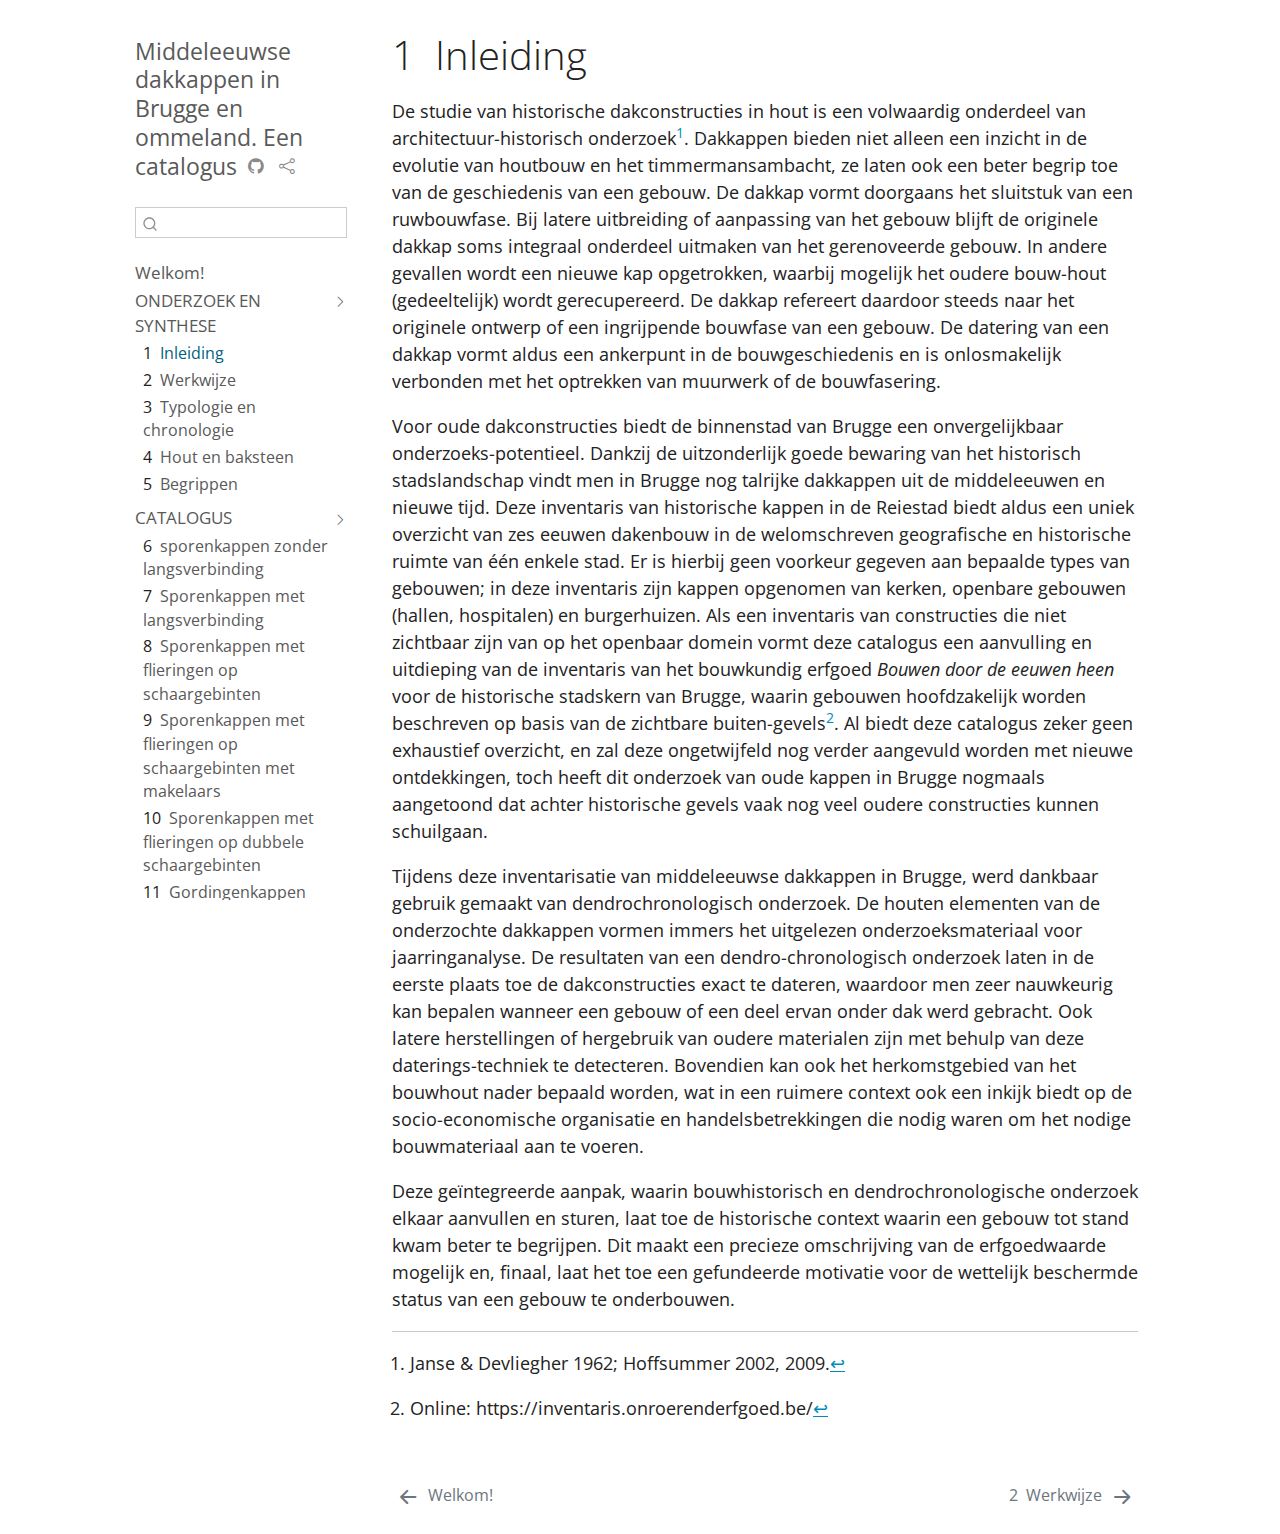
==== docs/01_inleiding.html @ 22466c05 "staging all files" ====
<!DOCTYPE html>
<html xmlns="http://www.w3.org/1999/xhtml" lang="en" xml:lang="en"><head>
  <meta charset="utf-8">
  <meta name="generator" content="quarto-0.9.80">
  <meta name="viewport" content="width=device-width, initial-scale=1.0, user-scalable=yes">
  <meta name="description" content="Online catalogus van historische houtconstructies uit Vlaanderen”.">
  <title>Middeleeuwse dakkappen in Brugge en ommeland. Een catalogus - 1&nbsp; Inleiding</title>
  <style>
    code{white-space: pre-wrap;}
    span.smallcaps{font-variant: small-caps;}
    span.underline{text-decoration: underline;}
    div.column{display: inline-block; vertical-align: top; width: 50%;}
    div.hanging-indent{margin-left: 1.5em; text-indent: -1.5em;}
    ul.task-list{list-style: none;}
  </style>

  <script src="site_libs/quarto-nav/quarto-nav.js"></script>
  <script src="site_libs/quarto-nav/headroom.min.js"></script>
  <script src="site_libs/clipboard/clipboard.min.js"></script>
  <meta name="quarto:offset" content="./">
  <script src="site_libs/quarto-search/autocomplete.umd.js"></script>
  <script src="site_libs/quarto-search/fuse.min.js"></script>
  <script src="site_libs/quarto-search/quarto-search.js"></script>
  <link href="./02_werkwijze.html" rel="next">
  <link href="./index.html" rel="prev">
  <script src="site_libs/quarto-html/quarto.js"></script>
  <script src="site_libs/quarto-html/popper.min.js"></script>
  <script src="site_libs/quarto-html/tippy.umd.min.js"></script>
  <script src="site_libs/quarto-html/anchor.min.js"></script>
  <link href="site_libs/quarto-html/tippy.css" rel="stylesheet">
  <link href="site_libs/quarto-html/quarto-syntax-highlighting.css" rel="stylesheet">
  <script src="site_libs/bootstrap/bootstrap.min.js"></script>
  <link href="site_libs/bootstrap/bootstrap-icons.css" rel="stylesheet">
  <link href="site_libs/bootstrap/bootstrap.min.css" rel="stylesheet">
  <script id="quarto-search-options" type="application/json">{
    "location": "sidebar",
    "copy-button": false,
    "collapse-after": 2,
    "panel-placement": "start",
    "type": "textbox",
    "limit": 20,
    "language": {
      "search-no-results-text": "Geen resultaat",
      "search-matching-documents-text": "matching documents",
      "search-copy-link-title": "Copy link to search",
      "search-hide-matches-text": "Hide additional matches",
      "search-more-match-text": "more match in this document",
      "search-more-matches-text": "more matches in this document",
      "search-clear-button-title": "Clear",
      "search-detached-cancel-button-title": "Cancel",
      "search-submit-button-title": "Submit"
    }
  }</script>
  <!--[if lt IE 9]>
    <script src="//cdnjs.cloudflare.com/ajax/libs/html5shiv/3.7.3/html5shiv-printshiv.min.js"></script>
  <![endif]-->
</head>
<body class="floating fullcontent">
<div id="quarto-search-results"></div>
  <header id="quarto-header" class="headroom fixed-top">
  <nav class="quarto-secondary-nav" data-bs-toggle="collapse" data-bs-target="#quarto-sidebar" aria-controls="quarto-sidebar" aria-expanded="false" aria-label="Toggle sidebar navigation" onclick="if (window.quartoToggleHeadroom) { window.quartoToggleHeadroom(); }">
    <div class="container-fluid d-flex justify-content-between">
      <h1 class="quarto-secondary-nav-title"><span class="chapter-number">1</span>&nbsp; <span class="chapter-title">Inleiding</span></h1>
      <button type="button" class="quarto-btn-toggle btn">
        <i class="bi bi-chevron-right"></i>
      </button>
    </div>
  </nav>
</header>
<!-- content -->
<div id="quarto-content" class="quarto-container page-columns page-rows-contents page-layout-article">
<!-- sidebar -->
  <nav id="quarto-sidebar" class="sidebar collapse sidebar-navigation floating overflow-auto">
    <div class="pt-lg-2 mt-2 text-left sidebar-header">
    <div class="sidebar-title mb-0 py-0">
      <a href="./">Middeleeuwse dakkappen in Brugge en ommeland. Een catalogus</a> 
        <div class="sidebar-tools-main">
    <a href="https://github.com/hanecakr/historischeHoutconstructies/" title="Source Code" class="sidebar-tool px-1"><i class="bi bi-github"></i></a>
    <a href="" title="Share" id="sidebar-tool-dropdown-0" class="sidebar-tool dropdown-toggle px-1" data-bs-toggle="dropdown" aria-expanded="false"><i class="bi bi-share"></i></a>
    <ul class="dropdown-menu" aria-labelledby="sidebar-tool-dropdown-0">
        <li>
          <a class="dropdown-item sidebar-tools-main-item" href="https://twitter.com/intent/tweet?url=|url|">
            <i class="bi bi-bi-twitter pe-1"></i>
          Twitter
          </a>
        </li>
        <li>
          <a class="dropdown-item sidebar-tools-main-item" href="https://www.facebook.com/sharer/sharer.php?u=|url|">
            <i class="bi bi-bi-facebook pe-1"></i>
          Facebook
          </a>
        </li>
        <li>
          <a class="dropdown-item sidebar-tools-main-item" href="https://www.linkedin.com/sharing/share-offsite/?url=|url|">
            <i class="bi bi-bi-linkedin pe-1"></i>
          LinkedIn
          </a>
        </li>
    </ul>
</div>
    </div>
      </div>
      <div class="mt-2 flex-shrink-0 align-items-center">
        <div class="sidebar-search">
        <div id="quarto-search" class="" title="Search"></div>
        </div>
      </div>
    <div class="sidebar-menu-container"> 
    <ul class="list-unstyled mt-1">
        <li class="sidebar-item">
  <div class="sidebar-item-container"> 
  <a href="./index.html" class="sidebar-item-text sidebar-link">Welkom!</a>
  </div>
</li>
        <li class="sidebar-item sidebar-item-section">
    <div class="sidebar-item-container"> 
        <a class="sidebar-item-text sidebar-link text-start" data-bs-toggle="collapse" data-bs-target="#quarto-sidebar-section-onderzoek-en-synthese" aria-expanded="true">ONDERZOEK EN SYNTHESE</a>
      <a class="sidebar-item-toggle text-start" data-bs-toggle="collapse" data-bs-target="#quarto-sidebar-section-onderzoek-en-synthese" aria-expanded="true">
        <i class="bi bi-chevron-right ms-2"></i>
      </a>
    </div>
    <ul id="quarto-sidebar-section-onderzoek-en-synthese" class="collapse list-unstyled sidebar-section depth1 show">  
        <li class="sidebar-item">
  <div class="sidebar-item-container"> 
  <a href="./01_inleiding.html" class="sidebar-item-text sidebar-link active"><span class="chapter-number">1</span>&nbsp; <span class="chapter-title">Inleiding</span></a>
  </div>
</li>
        <li class="sidebar-item">
  <div class="sidebar-item-container"> 
  <a href="./02_werkwijze.html" class="sidebar-item-text sidebar-link"><span class="chapter-number">2</span>&nbsp; <span class="chapter-title">Werkwijze</span></a>
  </div>
</li>
        <li class="sidebar-item">
  <div class="sidebar-item-container"> 
  <a href="./03_typologie.html" class="sidebar-item-text sidebar-link"><span class="chapter-number">3</span>&nbsp; <span class="chapter-title">Typologie en chronologie</span></a>
  </div>
</li>
        <li class="sidebar-item">
  <div class="sidebar-item-container"> 
  <a href="./04_hout.html" class="sidebar-item-text sidebar-link"><span class="chapter-number">4</span>&nbsp; <span class="chapter-title">Hout en baksteen</span></a>
  </div>
</li>
        <li class="sidebar-item">
  <div class="sidebar-item-container"> 
  <a href="./05_begrippen.html" class="sidebar-item-text sidebar-link"><span class="chapter-number">5</span>&nbsp; <span class="chapter-title">Begrippen</span></a>
  </div>
</li>
    </ul>
  </li>
        <li class="sidebar-item sidebar-item-section">
    <div class="sidebar-item-container"> 
        <a class="sidebar-item-text sidebar-link text-start" data-bs-toggle="collapse" data-bs-target="#quarto-sidebar-section-catalogus" aria-expanded="true">CATALOGUS</a>
      <a class="sidebar-item-toggle text-start" data-bs-toggle="collapse" data-bs-target="#quarto-sidebar-section-catalogus" aria-expanded="true">
        <i class="bi bi-chevron-right ms-2"></i>
      </a>
    </div>
    <ul id="quarto-sidebar-section-catalogus" class="collapse list-unstyled sidebar-section depth1 show">  
        <li class="sidebar-item">
  <div class="sidebar-item-container"> 
  <a href="./06_sporenkappen_zonder_langsverbinding.html" class="sidebar-item-text sidebar-link"><span class="chapter-number">6</span>&nbsp; <span class="chapter-title">sporenkappen zonder langsverbinding</span></a>
  </div>
</li>
        <li class="sidebar-item">
  <div class="sidebar-item-container"> 
  <a href="./07_sporenkappen_met_langsverbinding.html" class="sidebar-item-text sidebar-link"><span class="chapter-number">7</span>&nbsp; <span class="chapter-title">Sporenkappen met langsverbinding</span></a>
  </div>
</li>
        <li class="sidebar-item">
  <div class="sidebar-item-container"> 
  <a href="./08_sporenkappen_flieringen.html" class="sidebar-item-text sidebar-link"><span class="chapter-number">8</span>&nbsp; <span class="chapter-title">Sporenkappen met flieringen op schaargebinten</span></a>
  </div>
</li>
        <li class="sidebar-item">
  <div class="sidebar-item-container"> 
  <a href="./09_sporenkappen_flieringen_makelaars.html" class="sidebar-item-text sidebar-link"><span class="chapter-number">9</span>&nbsp; <span class="chapter-title">Sporenkappen met flieringen op schaargebinten met makelaars</span></a>
  </div>
</li>
        <li class="sidebar-item">
  <div class="sidebar-item-container"> 
  <a href="./10_sporenkappen_flieringen_dubbelschaar.html" class="sidebar-item-text sidebar-link"><span class="chapter-number">10</span>&nbsp; <span class="chapter-title">Sporenkappen met flieringen op dubbele schaargebinten</span></a>
  </div>
</li>
        <li class="sidebar-item">
  <div class="sidebar-item-container"> 
  <a href="./11_gordingenkappen.html" class="sidebar-item-text sidebar-link"><span class="chapter-number">11</span>&nbsp; <span class="chapter-title">Gordingenkappen</span></a>
  </div>
</li>
        <li class="sidebar-item">
  <div class="sidebar-item-container"> 
  <a href="./12_onzekereTypologie.html" class="sidebar-item-text sidebar-link"><span class="chapter-number">12</span>&nbsp; <span class="chapter-title">Sporenkappen van onzekere typologie</span></a>
  </div>
</li>
    </ul>
  </li>
        <li class="sidebar-item sidebar-item-section">
    <div class="sidebar-item-container"> 
        <a class="sidebar-item-text sidebar-link text-start" data-bs-toggle="collapse" data-bs-target="#quarto-sidebar-section-literatuur" aria-expanded="true">LITERATUUR</a>
      <a class="sidebar-item-toggle text-start" data-bs-toggle="collapse" data-bs-target="#quarto-sidebar-section-literatuur" aria-expanded="true">
        <i class="bi bi-chevron-right ms-2"></i>
      </a>
    </div>
    <ul id="quarto-sidebar-section-literatuur" class="collapse list-unstyled sidebar-section depth1 show">  
        <li class="sidebar-item">
  <div class="sidebar-item-container"> 
  <a href="./13_bibliografie.html" class="sidebar-item-text sidebar-link"><span class="chapter-number">13</span>&nbsp; <span class="chapter-title">Bibliografie</span></a>
  </div>
</li>
    </ul>
  </li>
    </ul>
    </div>
</nav>
<!-- margin-sidebar -->
    
<!-- main -->
<main class="content" id="quarto-document-content">
<header id="title-block-header">
<h1 class="title d-none d-lg-block display-7"><span class="chapter-number">1</span>&nbsp; <span class="chapter-title">Inleiding</span></h1>
</header>
<p>De studie van historische dakconstructies in hout is een volwaardig onderdeel van architectuur-historisch onderzoek<a href="#fn1" class="footnote-ref" id="fnref1" role="doc-noteref"><sup>1</sup></a>. Dakkappen bieden niet alleen een inzicht in de evolutie van houtbouw en het timmermansambacht, ze laten ook een beter begrip toe van de geschiedenis van een gebouw. De dakkap vormt doorgaans het sluitstuk van een ruwbouwfase. Bij latere uitbreiding of aanpassing van het gebouw blijft de originele dakkap soms integraal onderdeel uitmaken van het gerenoveerde gebouw. In andere gevallen wordt een nieuwe kap opgetrokken, waarbij mogelijk het oudere bouw-hout (gedeeltelijk) wordt gerecupereerd. De dakkap refereert daardoor steeds naar het originele ontwerp of een ingrijpende bouwfase van een gebouw. De datering van een dakkap vormt aldus een ankerpunt in de bouwgeschiedenis en is onlosmakelijk verbonden met het optrekken van muurwerk of de bouwfasering.</p>
<p>Voor oude dakconstructies biedt de binnenstad van Brugge een onvergelijkbaar onderzoeks-potentieel. Dankzij de uitzonderlijk goede bewaring van het historisch stadslandschap vindt men in Brugge nog talrijke dakkappen uit de middeleeuwen en nieuwe tijd. Deze inventaris van historische kappen in de Reiestad biedt aldus een uniek overzicht van zes eeuwen dakenbouw in de welomschreven geografische en historische ruimte van één enkele stad. Er is hierbij geen voorkeur gegeven aan bepaalde types van gebouwen; in deze inventaris zijn kappen opgenomen van kerken, openbare gebouwen (hallen, hospitalen) en burgerhuizen. Als een inventaris van constructies die niet zichtbaar zijn van op het openbaar domein vormt deze catalogus een aanvulling en uitdieping van de inventaris van het bouwkundig erfgoed <em>Bouwen door de eeuwen heen</em> voor de historische stadskern van Brugge, waarin gebouwen hoofdzakelijk worden beschreven op basis van de zichtbare buiten-gevels<a href="#fn2" class="footnote-ref" id="fnref2" role="doc-noteref"><sup>2</sup></a>. Al biedt deze catalogus zeker geen exhaustief overzicht, en zal deze ongetwijfeld nog verder aangevuld worden met nieuwe ontdekkingen, toch heeft dit onderzoek van oude kappen in Brugge nogmaals aangetoond dat achter historische gevels vaak nog veel oudere constructies kunnen schuilgaan.</p>
<p>Tijdens deze inventarisatie van middeleeuwse dakkappen in Brugge, werd dankbaar gebruik gemaakt van dendrochronologisch onderzoek. De houten elementen van de onderzochte dakkappen vormen immers het uitgelezen onderzoeksmateriaal voor jaarringanalyse. De resultaten van een dendro-chronologisch onderzoek laten in de eerste plaats toe de dakconstructies exact te dateren, waardoor men zeer nauwkeurig kan bepalen wanneer een gebouw of een deel ervan onder dak werd gebracht. Ook latere herstellingen of hergebruik van oudere materialen zijn met behulp van deze daterings-techniek te detecteren. Bovendien kan ook het herkomstgebied van het bouwhout nader bepaald worden, wat in een ruimere context ook een inkijk biedt op de socio-economische organisatie en handelsbetrekkingen die nodig waren om het nodige bouwmateriaal aan te voeren.</p>
<p>Deze geïntegreerde aanpak, waarin bouwhistorisch en dendrochronologische onderzoek elkaar aanvullen en sturen, laat toe de historische context waarin een gebouw tot stand kwam beter te begrijpen. Dit maakt een precieze omschrijving van de erfgoedwaarde mogelijk en, finaal, laat het toe een gefundeerde motivatie voor de wettelijk beschermde status van een gebouw te onderbouwen.</p>


<section class="footnotes footnotes-end-of-document" role="doc-endnotes">
<hr>
<ol>
<li id="fn1" role="doc-endnote"><p>Janse &amp; Devliegher 1962; Hoffsummer 2002, 2009.<a href="#fnref1" class="footnote-back" role="doc-backlink">↩︎</a></p></li>
<li id="fn2" role="doc-endnote"><p>Online: https://inventaris.onroerenderfgoed.be/<a href="#fnref2" class="footnote-back" role="doc-backlink">↩︎</a></p></li>
</ol>
</section>
</main> <!-- /main -->
<script type="application/javascript">
window.document.addEventListener("DOMContentLoaded", function (event) {
  const icon = "";
  const anchorJS = new window.AnchorJS();
  anchorJS.options = {
    placement: 'right',
    icon: icon
  };
  anchorJS.add('.anchored');
  const clipboard = new window.ClipboardJS('.code-copy-button', {
    target: function(trigger) {
      return trigger.previousElementSibling;
    }
  });
  clipboard.on('success', function(e) {
    // button target
    const button = e.trigger;
    // don't keep focus
    button.blur();
    // flash "checked"
    button.classList.add('code-copy-button-checked');
    setTimeout(function() {
      button.classList.remove('code-copy-button-checked');
    }, 1000);
    // clear code selection
    e.clearSelection();
  });
  function tippyHover(el, contentFn) {
    const config = {
      allowHTML: true,
      content: contentFn,
      maxWidth: 500,
      delay: 100,
      arrow: false,
      appendTo: function(el) {
          return el.parentElement;
      },
      interactive: true,
      interactiveBorder: 10,
      theme: 'quarto',
      placement: 'bottom-start'
    };
    window.tippy(el, config); 
  }
  const noterefs = window.document.querySelectorAll('a[role="doc-noteref"]');
  for (var i=0; i<noterefs.length; i++) {
    const ref = noterefs[i];
    tippyHover(ref, function() {
      let href = ref.getAttribute('href');
      try { href = new URL(href).hash; } catch {}
      const id = href.replace(/^#\/?/, "");
      const note = window.document.getElementById(id);
      return note.innerHTML;
    });
  }
  var bibliorefs = window.document.querySelectorAll('a[role="doc-biblioref"]');
  for (var i=0; i<bibliorefs.length; i++) {
    const ref = bibliorefs[i];
    const cites = ref.parentNode.getAttribute('data-cites').split(' ');
    tippyHover(ref, function() {
      var popup = window.document.createElement('div');
      cites.forEach(function(cite) {
        var citeDiv = window.document.createElement('div');
        citeDiv.classList.add('hanging-indent');
        citeDiv.classList.add('csl-entry');
        var biblioDiv = window.document.getElementById('ref-' + cite);
        if (biblioDiv) {
          citeDiv.innerHTML = biblioDiv.innerHTML;
        }
        popup.appendChild(citeDiv);
      });
      return popup.innerHTML;
    });
  }
});
</script>
<nav class="page-navigation">
  <div class="nav-page nav-page-previous">
      <a href="./index.html" class="pagination-link">
        <i class="bi bi-arrow-left-short"></i> <span class="nav-page-text">Welkom!</span>
      </a>          
  </div>
  <div class="nav-page nav-page-next">
      <a href="./02_werkwijze.html" class="pagination-link">
        <span class="nav-page-text"><span class="chapter-number">2</span>&nbsp; <span class="chapter-title">Werkwijze</span></span> <i class="bi bi-arrow-right-short"></i>
      </a>
  </div>
</nav>
</div> <!-- /content -->


</body></html>
---- docs/site_libs/quarto-html/tippy.css ----
.tippy-box[data-animation=fade][data-state=hidden]{opacity:0}[data-tippy-root]{max-width:calc(100vw - 10px)}.tippy-box{position:relative;background-color:#333;color:#fff;border-radius:4px;font-size:14px;line-height:1.4;outline:0;transition-property:transform,visibility,opacity}.tippy-box[data-placement^=top]>.tippy-arrow{bottom:0}.tippy-box[data-placement^=top]>.tippy-arrow:before{bottom:-7px;left:0;border-width:8px 8px 0;border-top-color:initial;transform-origin:center top}.tippy-box[data-placement^=bottom]>.tippy-arrow{top:0}.tippy-box[data-placement^=bottom]>.tippy-arrow:before{top:-7px;left:0;border-width:0 8px 8px;border-bottom-color:initial;transform-origin:center bottom}.tippy-box[data-placement^=left]>.tippy-arrow{right:0}.tippy-box[data-placement^=left]>.tippy-arrow:before{border-width:8px 0 8px 8px;border-left-color:initial;right:-7px;transform-origin:center left}.tippy-box[data-placement^=right]>.tippy-arrow{left:0}.tippy-box[data-placement^=right]>.tippy-arrow:before{left:-7px;border-width:8px 8px 8px 0;border-right-color:initial;transform-origin:center right}.tippy-box[data-inertia][data-state=visible]{transition-timing-function:cubic-bezier(.54,1.5,.38,1.11)}.tippy-arrow{width:16px;height:16px;color:#333}.tippy-arrow:before{content:"";position:absolute;border-color:transparent;border-style:solid}.tippy-content{position:relative;padding:5px 9px;z-index:1}
---- docs/site_libs/quarto-html/quarto-syntax-highlighting.css ----
/* quarto syntax highlight colors */
:root {
  --quarto-hl-ot-color: #00769E;
  --quarto-hl-at-color: #677623;
  --quarto-hl-ss-color: #20794D;
  --quarto-hl-an-color: #5E5E5E;
  --quarto-hl-fu-color: #4758AB;
  --quarto-hl-st-color: #20794D;
  --quarto-hl-cf-color: #00769E;
  --quarto-hl-op-color: #5E5E5E;
  --quarto-hl-er-color: #AD0000;
  --quarto-hl-bn-color: #AD0000;
  --quarto-hl-al-color: #AD0000;
  --quarto-hl-va-color: #111111;
  --quarto-hl-bu-color: inherit;
  --quarto-hl-ex-color: inherit;
  --quarto-hl-pp-color: #AD0000;
  --quarto-hl-in-color: #5E5E5E;
  --quarto-hl-vs-color: #20794D;
  --quarto-hl-wa-color: #5E5E5E;
  --quarto-hl-do-color: #5E5E5E;
  --quarto-hl-im-color: inherit;
  --quarto-hl-ch-color: #20794D;
  --quarto-hl-dt-color: #AD0000;
  --quarto-hl-fl-color: #AD0000;
  --quarto-hl-co-color: #5E5E5E;
  --quarto-hl-cv-color: #5E5E5E;
  --quarto-hl-cn-color: #8f5902;
  --quarto-hl-sc-color: #5E5E5E;
  --quarto-hl-dv-color: #AD0000;
  --quarto-hl-kw-color: #00769E;
}

/* other quarto variables */
:root {
  --quarto-font-monospace: SFMono-Regular, Menlo, Monaco, Consolas, "Liberation Mono", "Courier New", monospace;
}

code span {
  color: #00769E;
}

div.sourceCode {
  color: #00769E;
}

code span.ot {
  color: #00769E;
}

code span.at {
  color: #677623;
}

code span.ss {
  color: #20794D;
}

code span.an {
  color: #5E5E5E;
}

code span.fu {
  color: #4758AB;
}

code span.st {
  color: #20794D;
}

code span.cf {
  color: #00769E;
}

code span.op {
  color: #5E5E5E;
}

code span.er {
  color: #AD0000;
}

code span.bn {
  color: #AD0000;
}

code span.al {
  color: #AD0000;
}

code span.va {
  color: #111111;
}

code span.pp {
  color: #AD0000;
}

code span.in {
  color: #5E5E5E;
}

code span.vs {
  color: #20794D;
}

code span.wa {
  color: #5E5E5E;
  font-style: italic;
}

code span.do {
  color: #5E5E5E;
  font-style: italic;
}

code span.ch {
  color: #20794D;
}

code span.dt {
  color: #AD0000;
}

code span.fl {
  color: #AD0000;
}

code span.co {
  color: #5E5E5E;
}

code span.cv {
  color: #5E5E5E;
  font-style: italic;
}

code span.cn {
  color: #8f5902;
}

code span.sc {
  color: #5E5E5E;
}

code span.dv {
  color: #AD0000;
}

code span.kw {
  color: #00769E;
}

/*# sourceMappingURL=debc5d5d77c3f9108843748ff7464032.css.map */
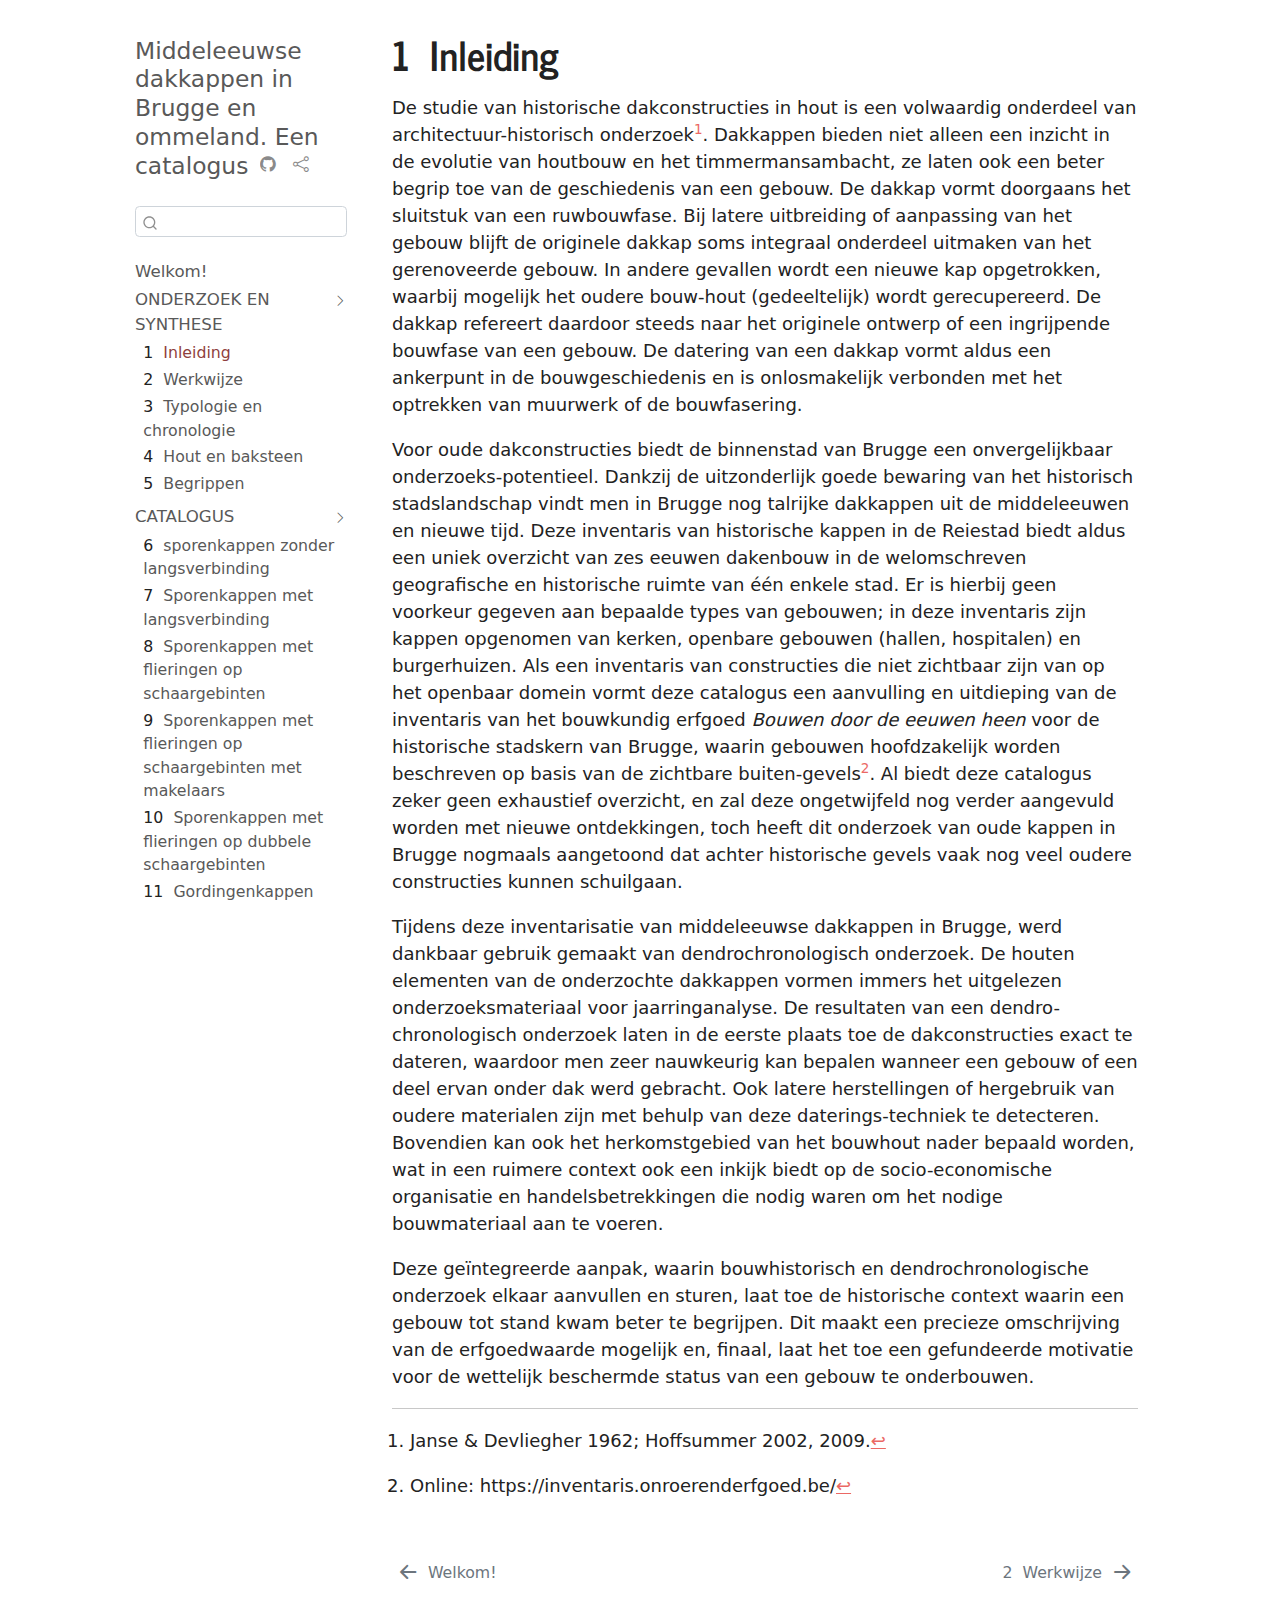
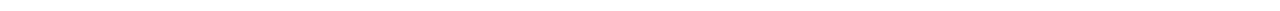
==== commit 67873039: "met journal theme" ====
--- a/docs/01_inleiding.html
+++ b/docs/01_inleiding.html
@@ -54,6 +54,7 @@
   <!--[if lt IE 9]>
     <script src="//cdnjs.cloudflare.com/ajax/libs/html5shiv/3.7.3/html5shiv-printshiv.min.js"></script>
   <![endif]-->
+  <link rel="stylesheet" href="mycss.css">
 </head>
 <body class="floating fullcontent">
 <div id="quarto-search-results"></div>
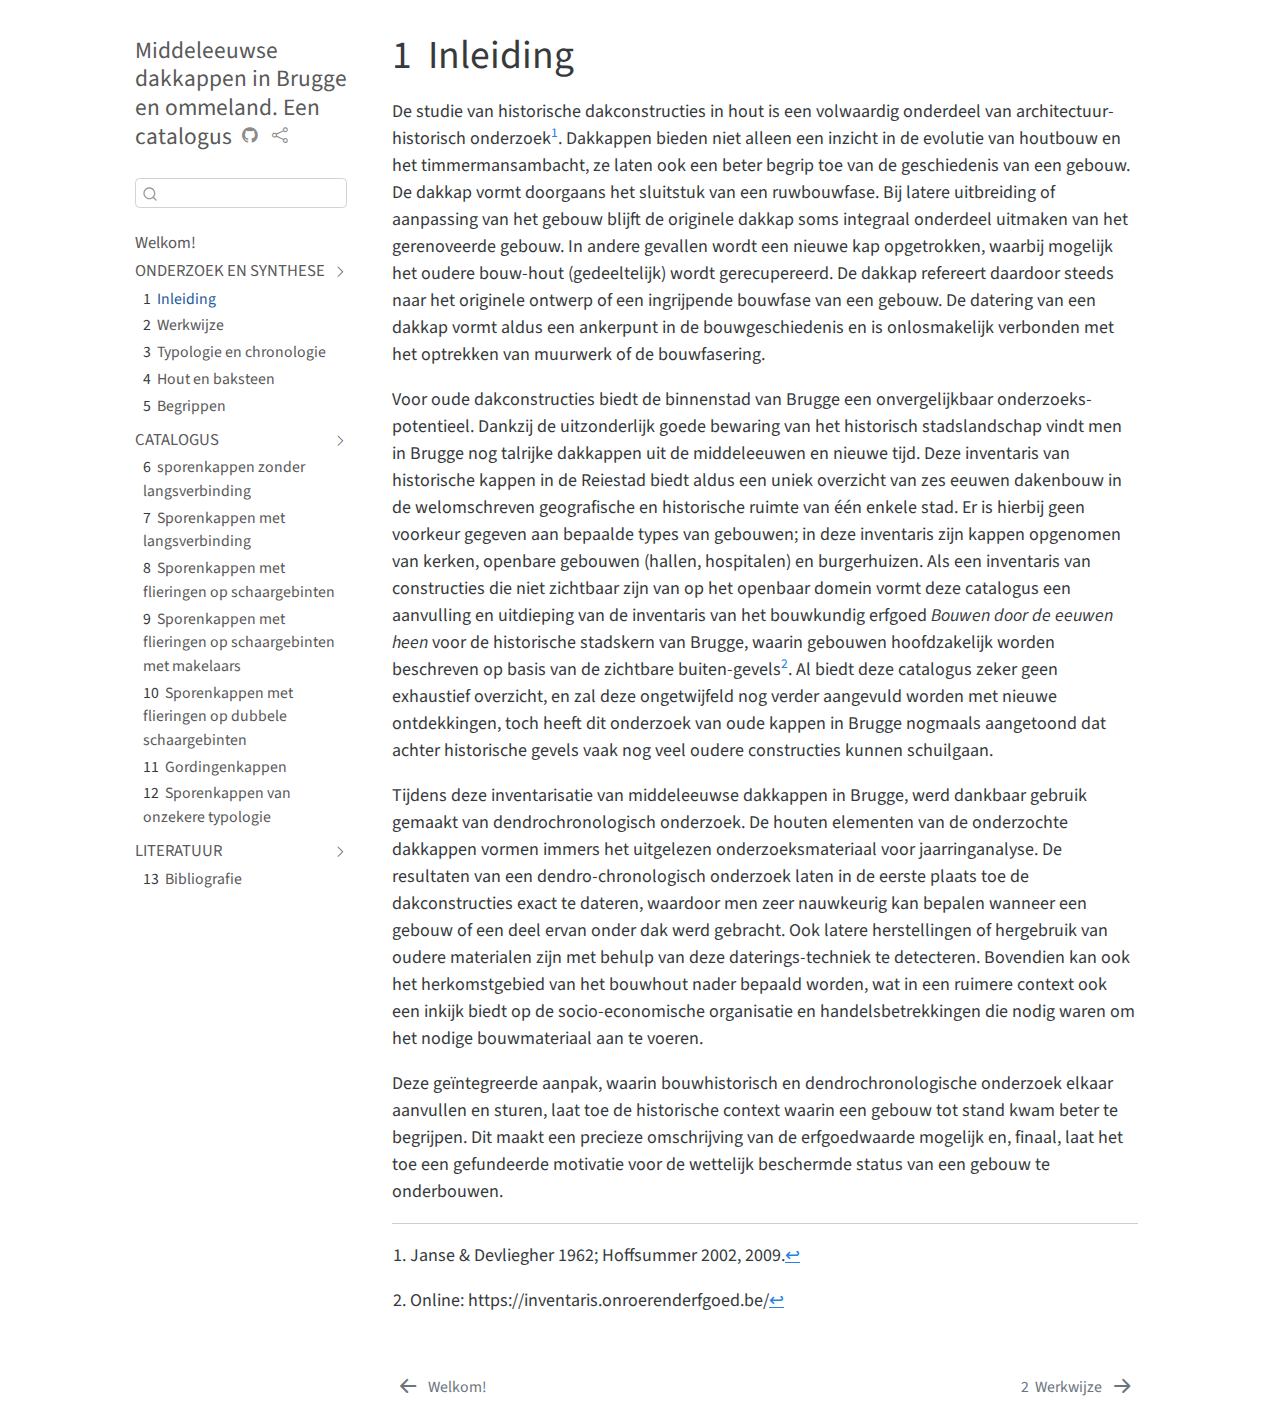
==== commit d8745fe4: "fig caption layout" ====
--- a/docs/01_inleiding.html
+++ b/docs/01_inleiding.html
@@ -54,7 +54,6 @@
   <!--[if lt IE 9]>
     <script src="//cdnjs.cloudflare.com/ajax/libs/html5shiv/3.7.3/html5shiv-printshiv.min.js"></script>
   <![endif]-->
-  <link rel="stylesheet" href="mycss.css">
 </head>
 <body class="floating fullcontent">
 <div id="quarto-search-results"></div>
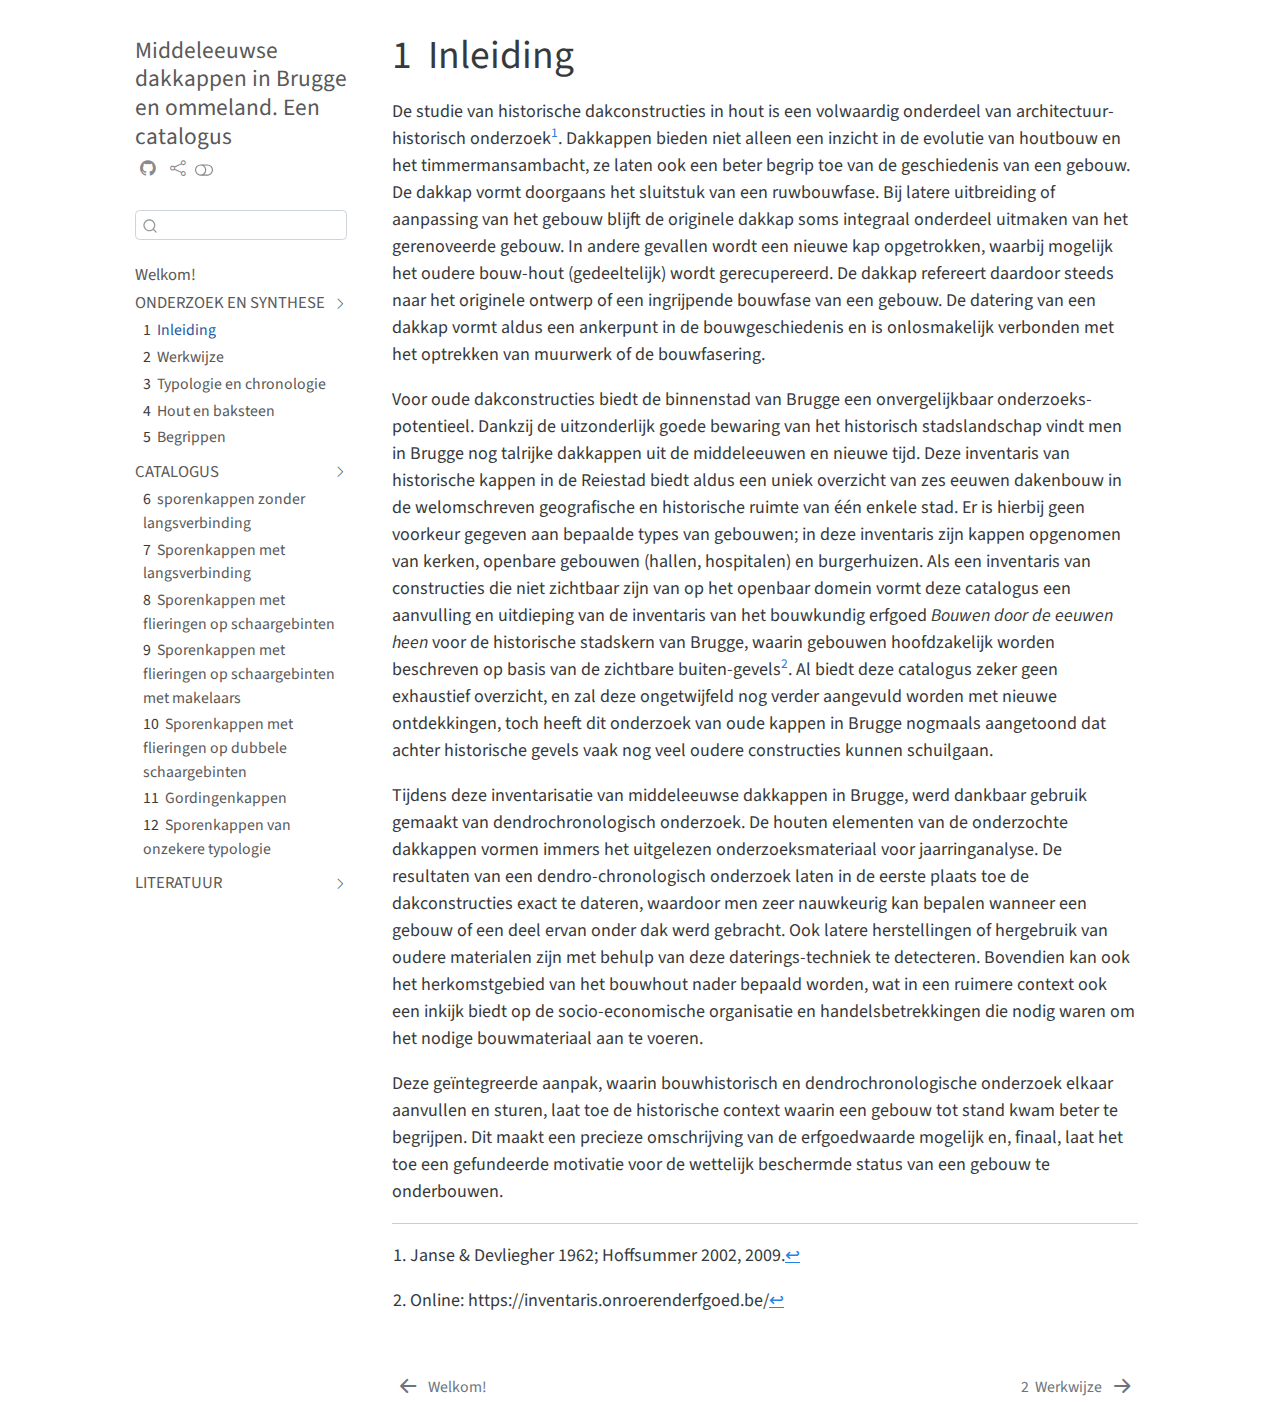
==== commit 2dddb9a6: "adding dark mode" ====
--- a/docs/01_inleiding.html
+++ b/docs/01_inleiding.html
@@ -28,10 +28,12 @@
   <script src="site_libs/quarto-html/tippy.umd.min.js"></script>
   <script src="site_libs/quarto-html/anchor.min.js"></script>
   <link href="site_libs/quarto-html/tippy.css" rel="stylesheet">
-  <link href="site_libs/quarto-html/quarto-syntax-highlighting.css" rel="stylesheet">
+  <link class="quarto-color-scheme" href="site_libs/quarto-html/quarto-syntax-highlighting.css" rel="stylesheet">
+  <link class="quarto-color-scheme quarto-color-alternate" rel="prefetch" href="site_libs/quarto-html/quarto-syntax-highlighting-dark.css">
   <script src="site_libs/bootstrap/bootstrap.min.js"></script>
   <link href="site_libs/bootstrap/bootstrap-icons.css" rel="stylesheet">
-  <link href="site_libs/bootstrap/bootstrap.min.css" rel="stylesheet">
+  <link class="quarto-color-scheme" href="site_libs/bootstrap/bootstrap.min.css" rel="stylesheet">
+  <link class="quarto-color-scheme quarto-color-alternate" rel="prefetch" href="site_libs/bootstrap/bootstrap-dark.min.css">
   <script id="quarto-search-options" type="application/json">{
     "location": "sidebar",
     "copy-button": false,
@@ -74,7 +76,7 @@
     <div class="pt-lg-2 mt-2 text-left sidebar-header">
     <div class="sidebar-title mb-0 py-0">
       <a href="./">Middeleeuwse dakkappen in Brugge en ommeland. Een catalogus</a> 
-        <div class="sidebar-tools-main">
+        <div class="sidebar-tools-main tools-wide">
     <a href="https://github.com/hanecakr/historischeHoutconstructies/" title="Source Code" class="sidebar-tool px-1"><i class="bi bi-github"></i></a>
     <a href="" title="Share" id="sidebar-tool-dropdown-0" class="sidebar-tool dropdown-toggle px-1" data-bs-toggle="dropdown" aria-expanded="false"><i class="bi bi-share"></i></a>
     <ul class="dropdown-menu" aria-labelledby="sidebar-tool-dropdown-0">
@@ -97,6 +99,7 @@
           </a>
         </li>
     </ul>
+  <a href="" class="quarto-color-scheme-toggle sidebar-tool" onclick="window.quartoToggleColorScheme(); return false;" title="Toggle dark mode"><i class="bi"></i></a>
 </div>
     </div>
       </div>
@@ -233,6 +236,103 @@
 </main> <!-- /main -->
 <script type="application/javascript">
 window.document.addEventListener("DOMContentLoaded", function (event) {
+  const disableStylesheet = (stylesheets) => {
+    for (let i=0; i < stylesheets.length; i++) {
+      const stylesheet = stylesheets[i];
+      stylesheet.rel = 'prefetch';
+    }
+  }
+  const enableStylesheet = (stylesheets) => {
+    for (let i=0; i < stylesheets.length; i++) {
+      const stylesheet = stylesheets[i];
+      stylesheet.rel = 'stylesheet';
+    }
+  }
+  const manageTransitions = (selector, allowTransitions) => {
+    const els = window.document.querySelectorAll(selector);
+    for (let i=0; i < els.length; i++) {
+      const el = els[i];
+      if (allowTransitions) {
+        el.classList.remove('notransition');
+      } else {
+        el.classList.add('notransition');
+      }
+    }
+  }
+  const toggleColorMode = (alternate) => {
+    // Switch the stylesheets
+    const alternateStylesheets = window.document.querySelectorAll('link.quarto-color-scheme.quarto-color-alternate');
+    manageTransitions('#quarto-margin-sidebar .nav-link', false);
+    if (alternate) {
+      enableStylesheet(alternateStylesheets);
+    } else {
+      disableStylesheet(alternateStylesheets);
+    }
+    manageTransitions('#quarto-margin-sidebar .nav-link', true);
+    // Switch the toggles
+    const toggles = window.document.querySelectorAll('.quarto-color-scheme-toggle');
+    for (let i=0; i < toggles.length; i++) {
+      const toggle = toggles[i];
+      if (toggle) {
+        if (alternate) {
+          toggle.classList.add("alternate");     
+        } else {
+          toggle.classList.remove("alternate");
+        }
+      }
+    }
+  }
+  const isFileUrl = () => { 
+    return window.location.protocol === 'file:';
+  }
+  const hasAlternateSentinel = () => {  
+    let styleSentinel = getColorSchemeSentinel();
+    if (styleSentinel !== null) {
+      return styleSentinel === "alternate";
+    } else {
+      return false;
+    }
+  }
+  const setStyleSentinel = (alternate) => {
+    const value = alternate ? "alternate" : "default";
+    if (!isFileUrl()) {
+      window.localStorage.setItem("quarto-color-scheme", value);
+    } else {
+      localAlternateSentinel = value;
+    }
+  }
+  const getColorSchemeSentinel = () => {
+    if (!isFileUrl()) {
+      const storageValue = window.localStorage.getItem("quarto-color-scheme");
+      return storageValue != null ? storageValue : localAlternateSentinel;
+    } else {
+      return localAlternateSentinel;
+    }
+  }
+  let localAlternateSentinel = 'default';
+  // Dark / light mode switch
+  window.quartoToggleColorScheme = () => {
+    // Read the current dark / light value 
+    let toAlternate = !hasAlternateSentinel();
+    toggleColorMode(toAlternate);
+    setStyleSentinel(toAlternate);
+  };
+  // Ensure there is a toggle, if there isn't float one in the top right
+  if (window.document.querySelector('.quarto-color-scheme-toggle') === null) {
+    const a = window.document.createElement('a');
+    a.classList.add('top-right');
+    a.classList.add('quarto-color-scheme-toggle');
+    a.href = "";
+    a.onclick = function() { try { window.quartoToggleColorScheme(); } catch {} return false; };
+    const i = window.document.createElement("i");
+    i.classList.add('bi');
+    a.appendChild(i);
+    window.document.body.appendChild(a);
+  }
+  // Switch to dark mode if need be
+  if (hasAlternateSentinel()) {
+    toggleColorMode(true);
+  } 
   const icon = "";
   const anchorJS = new window.AnchorJS();
   anchorJS.options = {
--- a/docs/site_libs/quarto-html/quarto-syntax-highlighting-dark.css
+++ b/docs/site_libs/quarto-html/quarto-syntax-highlighting-dark.css
@@ -0,0 +1,169 @@
+/* quarto syntax highlight colors */
+:root {
+  --quarto-hl-al-color: #f07178;
+  --quarto-hl-an-color: #d4d0ab;
+  --quarto-hl-at-color: #00e0e0;
+  --quarto-hl-bn-color: #d4d0ab;
+  --quarto-hl-bu-color: #abe338;
+  --quarto-hl-ch-color: #abe338;
+  --quarto-hl-co-color: #f8f8f2;
+  --quarto-hl-cv-color: #ffd700;
+  --quarto-hl-cn-color: #ffd700;
+  --quarto-hl-cf-color: #ffa07a;
+  --quarto-hl-dt-color: #ffa07a;
+  --quarto-hl-dv-color: #d4d0ab;
+  --quarto-hl-do-color: #f8f8f2;
+  --quarto-hl-er-color: #f07178;
+  --quarto-hl-ex-color: #00e0e0;
+  --quarto-hl-fl-color: #d4d0ab;
+  --quarto-hl-fu-color: #ffa07a;
+  --quarto-hl-im-color: #abe338;
+  --quarto-hl-in-color: #d4d0ab;
+  --quarto-hl-kw-color: #ffa07a;
+  --quarto-hl-op-color: #ffa07a;
+  --quarto-hl-pp-color: #dcc6e0;
+  --quarto-hl-re-color: #00e0e0;
+  --quarto-hl-sc-color: #abe338;
+  --quarto-hl-ss-color: #abe338;
+  --quarto-hl-st-color: #abe338;
+  --quarto-hl-va-color: #00e0e0;
+  --quarto-hl-vs-color: #abe338;
+  --quarto-hl-wa-color: #dcc6e0;
+}
+
+/* other quarto variables */
+:root {
+  --quarto-font-monospace: SFMono-Regular, Menlo, Monaco, Consolas, "Liberation Mono", "Courier New", monospace;
+}
+
+code span.al {
+  font-weight: bold;
+  color: #f07178;
+}
+
+code span.an {
+  color: #d4d0ab;
+}
+
+code span.at {
+  color: #00e0e0;
+}
+
+code span.bn {
+  color: #d4d0ab;
+}
+
+code span.bu {
+  color: #abe338;
+}
+
+code span.ch {
+  color: #abe338;
+}
+
+code span.co {
+  font-style: italic;
+  color: #f8f8f2;
+}
+
+code span.cv {
+  color: #ffd700;
+}
+
+code span.cn {
+  color: #ffd700;
+}
+
+code span.cf {
+  font-weight: bold;
+  color: #ffa07a;
+}
+
+code span.dt {
+  color: #ffa07a;
+}
+
+code span.dv {
+  color: #d4d0ab;
+}
+
+code span.do {
+  color: #f8f8f2;
+}
+
+code span.er {
+  color: #f07178;
+  text-decoration: underline;
+}
+
+code span.ex {
+  font-weight: bold;
+  color: #00e0e0;
+}
+
+code span.fl {
+  color: #d4d0ab;
+}
+
+code span.fu {
+  color: #ffa07a;
+}
+
+code span.im {
+  color: #abe338;
+}
+
+code span.in {
+  color: #d4d0ab;
+}
+
+code span.kw {
+  font-weight: bold;
+  color: #ffa07a;
+}
+
+code span {
+  color: #f8f8f2;
+}
+
+div.sourceCode {
+  color: #f8f8f2;
+}
+
+code span.op {
+  color: #ffa07a;
+}
+
+code span.pp {
+  color: #dcc6e0;
+}
+
+code span.re {
+  color: #00e0e0;
+}
+
+code span.sc {
+  color: #abe338;
+}
+
+code span.ss {
+  color: #abe338;
+}
+
+code span.st {
+  color: #abe338;
+}
+
+code span.va {
+  color: #00e0e0;
+}
+
+code span.vs {
+  color: #abe338;
+}
+
+code span.wa {
+  color: #dcc6e0;
+}
+
+/*# sourceMappingURL=935a306eefa94366c21e1a970dddb765.css.map */
